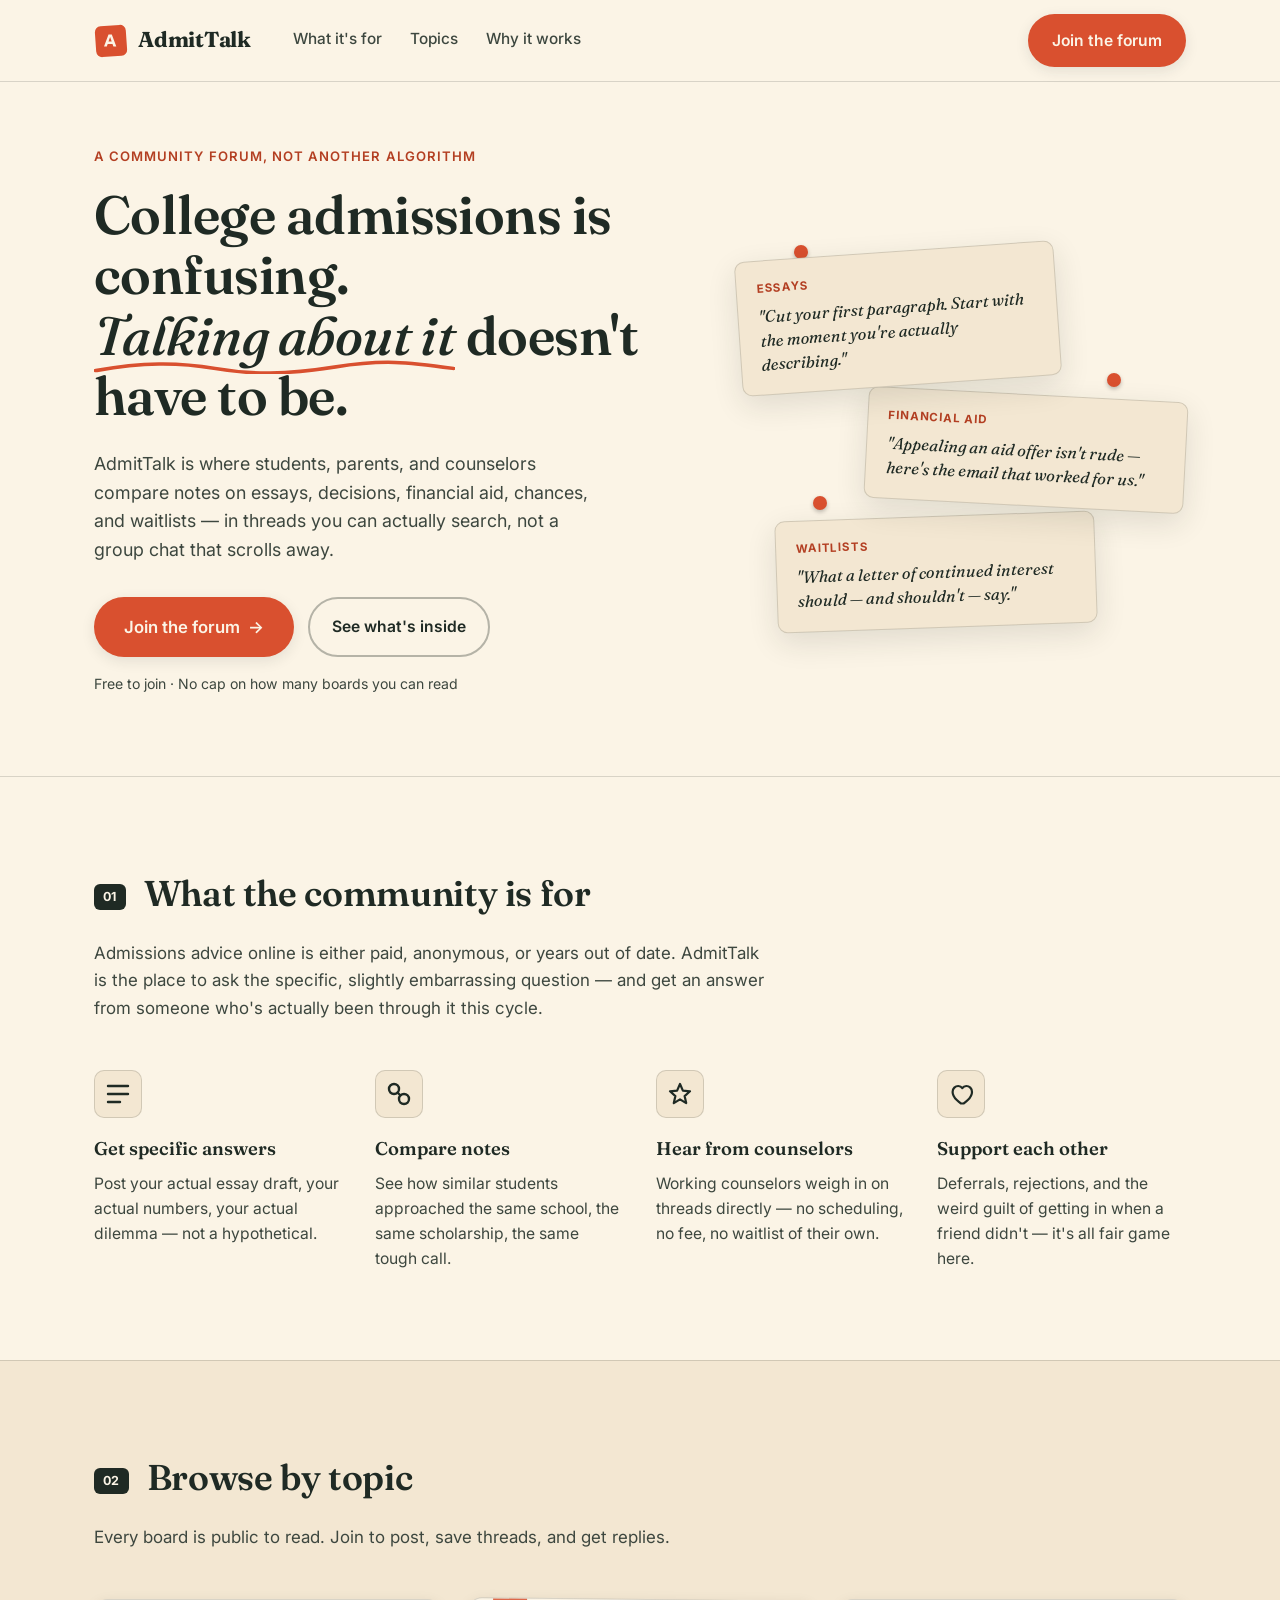
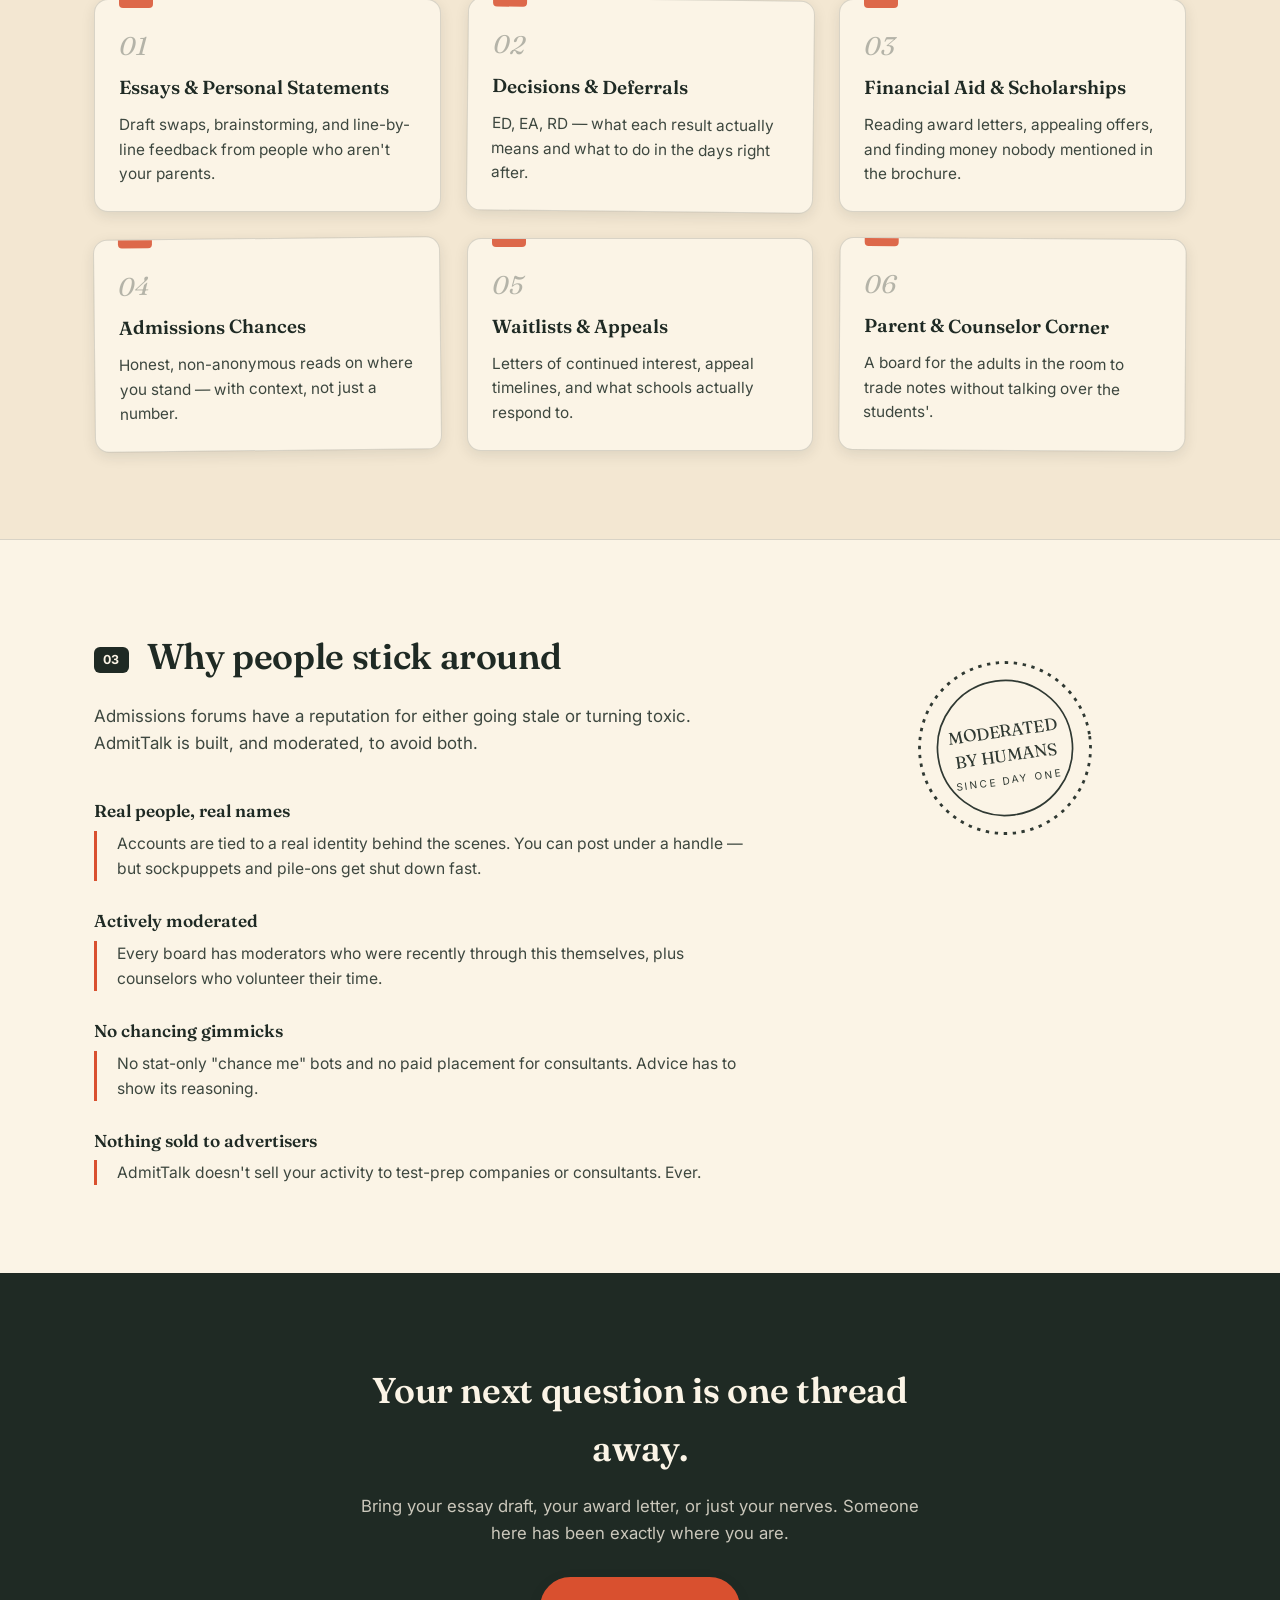
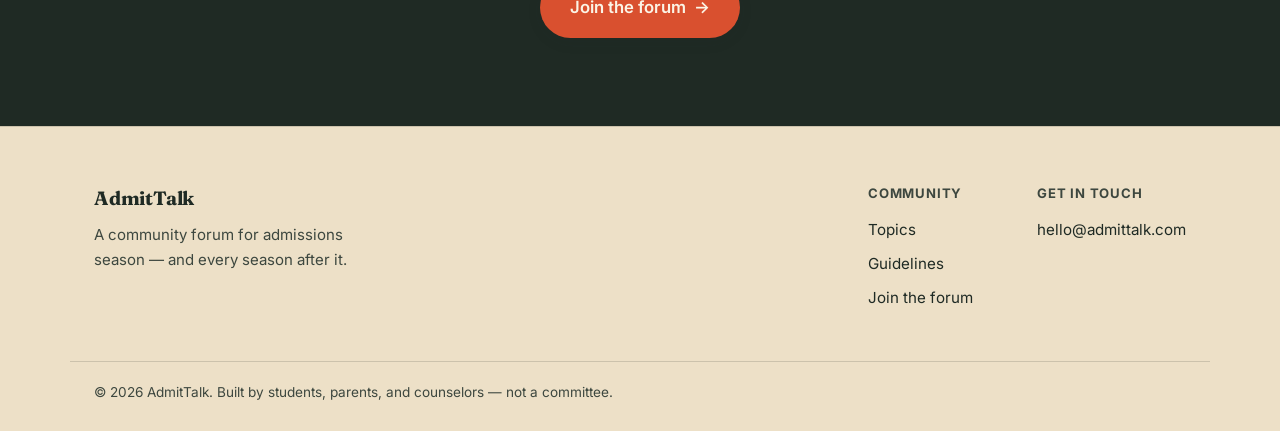
==== index.html @ 4dde969d "Add AdmitTalk landing page Static single-page site: plain HTML, CSS, and JS with no build step. Incl" ====
<!DOCTYPE html>
<html lang="en">
<head>
<meta charset="UTF-8">
<meta name="viewport" content="width=device-width, initial-scale=1.0">
<title>AdmitTalk — Talk it through with people who get it</title>
<meta name="description" content="AdmitTalk is a community forum where students, parents, and counselors talk through essays, decisions, financial aid, chances, and waitlists — together.">

<link rel="icon" href="favicon.svg" type="image/svg+xml">
<link rel="preconnect" href="https://fonts.googleapis.com">
<link rel="preconnect" href="https://fonts.gstatic.com" crossorigin>
<link href="https://fonts.googleapis.com/css2?family=Fraunces:ital,opsz,wght@0,9..144,400;0,9..144,600;0,9..144,700;1,9..144,500&family=Inter:wght@400;500;600;700&display=swap" rel="stylesheet">
<link rel="stylesheet" href="styles.css">
</head>
<body>

<a class="skip-link" href="#main">Skip to content</a>

<header class="site-header">
  <div class="wrap header-inner">
    <a class="logo" href="#top" aria-label="AdmitTalk home">
      <span class="logo-mark" aria-hidden="true">
        <svg width="34" height="34" viewBox="0 0 34 34" fill="none" xmlns="http://www.w3.org/2000/svg">
          <rect x="1.5" y="1.5" width="31" height="31" rx="6" transform="rotate(-4 17 17)" fill="#D9502F"/>
          <path d="M10 22.5L14.5 10.5H17.8L22.3 22.5H19.4L18.5 19.9H13.7L12.8 22.5H10ZM14.5 17.6H17.7L16.1 13L14.5 17.6Z" fill="#FBF4E6"/>
        </svg>
      </span>
      <span class="logo-word">AdmitTalk</span>
    </a>

    <nav class="site-nav" aria-label="Primary">
      <a href="#what">What it's for</a>
      <a href="#topics">Topics</a>
      <a href="#trust">Why it works</a>
    </nav>

    <a class="btn btn-primary btn-header" href="https://forum.admittalk.com">Join the forum</a>

    <button class="nav-toggle" type="button" aria-expanded="false" aria-controls="mobile-nav" aria-label="Open menu">
      <span></span><span></span><span></span>
    </button>
  </div>

  <div id="mobile-nav" class="mobile-nav" hidden>
    <a href="#what">What it's for</a>
    <a href="#topics">Topics</a>
    <a href="#trust">Why it works</a>
    <a class="btn btn-primary" href="https://forum.admittalk.com">Join the forum</a>
  </div>
</header>

<main id="main">

  <section id="top" class="hero">
    <div class="wrap hero-inner">
      <div class="hero-copy">
        <p class="eyebrow">A community forum, not another algorithm</p>
        <h1>
          College admissions is confusing.
          <span class="underline-wrap">Talking about it<svg class="squiggle" viewBox="0 0 300 20" preserveAspectRatio="none" aria-hidden="true"><path d="M2 15 C 40 3, 70 3, 100 12 S 160 21, 200 10 S 260 3, 298 12" stroke="#D9502F" stroke-width="5" fill="none" stroke-linecap="round"/></svg></span>
          doesn't have to be.
        </h1>
        <p class="hero-sub">
          AdmitTalk is where students, parents, and counselors compare notes on essays, decisions, financial aid,
          chances, and waitlists — in threads you can actually search, not a group chat that scrolls away.
        </p>
        <div class="hero-ctas">
          <a class="btn btn-primary btn-large" href="https://forum.admittalk.com">Join the forum <span aria-hidden="true">→</span></a>
          <a class="btn btn-ghost" href="#what">See what's inside</a>
        </div>
        <p class="hero-note">Free to join · No cap on how many boards you can read</p>
      </div>

      <div class="hero-board" aria-hidden="true">
        <div class="card card-a">
          <p class="card-kicker">Essays</p>
          <p class="card-line">"Cut your first paragraph. Start with the moment you're actually describing."</p>
        </div>
        <div class="card card-b">
          <p class="card-kicker">Financial Aid</p>
          <p class="card-line">"Appealing an aid offer isn't rude — here's the email that worked for us."</p>
        </div>
        <div class="card card-c">
          <p class="card-kicker">Waitlists</p>
          <p class="card-line">"What a letter of continued interest should — and shouldn't — say."</p>
        </div>
        <span class="pin pin-a"></span>
        <span class="pin pin-b"></span>
        <span class="pin pin-c"></span>
      </div>
    </div>
  </section>

  <section id="what" class="section what">
    <div class="wrap">
      <h2><span class="tag">01</span> What the community is for</h2>
      <p class="section-lede">
        Admissions advice online is either paid, anonymous, or years out of date. AdmitTalk is the place to ask
        the specific, slightly embarrassing question — and get an answer from someone who's actually been
        through it this cycle.
      </p>

      <div class="grid grid-4">
        <div class="feature">
          <div class="feature-icon" aria-hidden="true">
            <svg width="28" height="28" viewBox="0 0 28 28" fill="none"><path d="M4 6h20M4 14h20M4 22h12" stroke="#1F2A24" stroke-width="2.4" stroke-linecap="round"/></svg>
          </div>
          <h3>Get specific answers</h3>
          <p>Post your actual essay draft, your actual numbers, your actual dilemma — not a hypothetical.</p>
        </div>
        <div class="feature">
          <div class="feature-icon" aria-hidden="true">
            <svg width="28" height="28" viewBox="0 0 28 28" fill="none"><circle cx="9" cy="9" r="5" stroke="#1F2A24" stroke-width="2.4"/><circle cx="19" cy="19" r="5" stroke="#1F2A24" stroke-width="2.4"/><path d="M12.5 12.5l3 3" stroke="#1F2A24" stroke-width="2.4" stroke-linecap="round"/></svg>
          </div>
          <h3>Compare notes</h3>
          <p>See how similar students approached the same school, the same scholarship, the same tough call.</p>
        </div>
        <div class="feature">
          <div class="feature-icon" aria-hidden="true">
            <svg width="28" height="28" viewBox="0 0 28 28" fill="none"><path d="M14 4l2.9 6.6 7.1.7-5.4 4.8 1.6 7-6.2-3.7-6.2 3.7 1.6-7-5.4-4.8 7.1-.7L14 4z" stroke="#1F2A24" stroke-width="2.2" stroke-linejoin="round"/></svg>
          </div>
          <h3>Hear from counselors</h3>
          <p>Working counselors weigh in on threads directly — no scheduling, no fee, no waitlist of their own.</p>
        </div>
        <div class="feature">
          <div class="feature-icon" aria-hidden="true">
            <svg width="28" height="28" viewBox="0 0 28 28" fill="none"><path d="M14 23.5S5.6 18.2 5.6 11.9C5.6 8.4 8.3 6 11.3 6c1.6 0 3.1.8 4 2.1.9-1.3 2.4-2.1 4-2.1 3 0 5.7 2.4 5.7 5.9 0 6.3-8.4 11.6-8.4 11.6z" stroke="#1F2A24" stroke-width="2.2" stroke-linejoin="round"/></svg>
          </div>
          <h3>Support each other</h3>
          <p>Deferrals, rejections, and the weird guilt of getting in when a friend didn't — it's all fair game here.</p>
        </div>
      </div>
    </div>
  </section>

  <section id="topics" class="section topics">
    <div class="wrap">
      <h2><span class="tag">02</span> Browse by topic</h2>
      <p class="section-lede">Every board is public to read. Join to post, save threads, and get replies.</p>

      <ul class="topic-grid">
        <li class="topic-card topic-1">
          <span class="topic-num">01</span>
          <h3>Essays &amp; Personal Statements</h3>
          <p>Draft swaps, brainstorming, and line-by-line feedback from people who aren't your parents.</p>
        </li>
        <li class="topic-card topic-2">
          <span class="topic-num">02</span>
          <h3>Decisions &amp; Deferrals</h3>
          <p>ED, EA, RD — what each result actually means and what to do in the days right after.</p>
        </li>
        <li class="topic-card topic-3">
          <span class="topic-num">03</span>
          <h3>Financial Aid &amp; Scholarships</h3>
          <p>Reading award letters, appealing offers, and finding money nobody mentioned in the brochure.</p>
        </li>
        <li class="topic-card topic-4">
          <span class="topic-num">04</span>
          <h3>Admissions Chances</h3>
          <p>Honest, non-anonymous reads on where you stand — with context, not just a number.</p>
        </li>
        <li class="topic-card topic-5">
          <span class="topic-num">05</span>
          <h3>Waitlists &amp; Appeals</h3>
          <p>Letters of continued interest, appeal timelines, and what schools actually respond to.</p>
        </li>
        <li class="topic-card topic-6">
          <span class="topic-num">06</span>
          <h3>Parent &amp; Counselor Corner</h3>
          <p>A board for the adults in the room to trade notes without talking over the students'.</p>
        </li>
      </ul>
    </div>
  </section>

  <section id="trust" class="section trust">
    <div class="wrap trust-inner">
      <div class="trust-copy">
        <h2><span class="tag">03</span> Why people stick around</h2>
        <p class="section-lede">
          Admissions forums have a reputation for either going stale or turning toxic. AdmitTalk is built,
          and moderated, to avoid both.
        </p>

        <dl class="trust-list">
          <div class="trust-item">
            <dt>Real people, real names</dt>
            <dd>Accounts are tied to a real identity behind the scenes. You can post under a handle — but sockpuppets and pile-ons get shut down fast.</dd>
          </div>
          <div class="trust-item">
            <dt>Actively moderated</dt>
            <dd>Every board has moderators who were recently through this themselves, plus counselors who volunteer their time.</dd>
          </div>
          <div class="trust-item">
            <dt>No chancing gimmicks</dt>
            <dd>No stat-only "chance me" bots and no paid placement for consultants. Advice has to show its reasoning.</dd>
          </div>
          <div class="trust-item">
            <dt>Nothing sold to advertisers</dt>
            <dd>AdmitTalk doesn't sell your activity to test-prep companies or consultants. Ever.</dd>
          </div>
        </dl>
      </div>

      <div class="trust-visual" aria-hidden="true">
        <div class="stamp">
          <svg viewBox="0 0 160 160" width="180" height="180">
            <circle cx="80" cy="80" r="76" fill="none" stroke="#1F2A24" stroke-width="2.5" stroke-dasharray="3 5"/>
            <circle cx="80" cy="80" r="60" fill="none" stroke="#1F2A24" stroke-width="1.5"/>
            <text x="80" y="70" text-anchor="middle" font-family="Fraunces, serif" font-size="15" fill="#1F2A24">MODERATED</text>
            <text x="80" y="92" text-anchor="middle" font-family="Fraunces, serif" font-size="15" fill="#1F2A24">BY HUMANS</text>
            <text x="80" y="112" text-anchor="middle" font-family="Inter, sans-serif" font-size="9" letter-spacing="2" fill="#1F2A24">SINCE DAY ONE</text>
          </svg>
        </div>
      </div>
    </div>
  </section>

  <section class="section cta-band">
    <div class="wrap cta-inner">
      <h2>Your next question is one thread away.</h2>
      <p>Bring your essay draft, your award letter, or just your nerves. Someone here has been exactly where you are.</p>
      <a class="btn btn-primary btn-large" href="https://forum.admittalk.com">Join the forum <span aria-hidden="true">→</span></a>
    </div>
  </section>

</main>

<footer class="site-footer">
  <div class="wrap footer-inner">
    <div class="footer-brand">
      <span class="logo-word footer-logo">AdmitTalk</span>
      <p>A community forum for admissions season — and every season after it.</p>
    </div>

    <nav class="footer-nav" aria-label="Footer">
      <div class="footer-col">
        <h4>Community</h4>
        <a href="#topics">Topics</a>
        <a href="#trust">Guidelines</a>
        <a href="https://forum.admittalk.com">Join the forum</a>
      </div>
      <div class="footer-col">
        <h4>Get in touch</h4>
        <a href="mailto:hello@admittalk.com">hello@admittalk.com</a>
      </div>
    </nav>
  </div>
  <div class="wrap footer-bottom">
    <p>© <span id="year">2026</span> AdmitTalk. Built by students, parents, and counselors — not a committee.</p>
  </div>
</footer>

<script src="script.js"></script>
</body>
</html>
---- styles.css ----
/* ============================================
   AdmitTalk — Design tokens
   ============================================ */
:root {
  --paper: #FBF4E6;
  --paper-2: #F3E7D2;
  --paper-3: #EDE0C7;
  --ink: #1F2A24;
  --ink-soft: #3D473F;
  --accent: #D9502F;
  --accent-dark: #B33F22;
  --accent-2: #3F6C51;
  --line: rgba(31, 42, 36, 0.16);
  --line-strong: rgba(31, 42, 36, 0.32);
  --shadow: 0 10px 30px rgba(31, 42, 36, 0.12);
  --shadow-sm: 0 4px 14px rgba(31, 42, 36, 0.10);
  --radius: 14px;
  --font-display: 'Fraunces', Georgia, 'Times New Roman', serif;
  --font-body: 'Inter', -apple-system, BlinkMacSystemFont, 'Segoe UI', sans-serif;
  --wrap: 1140px;
  color-scheme: light;
}

@media (prefers-color-scheme: dark) {
  :root {
    --paper: #191510;
    --paper-2: #211C15;
    --paper-3: #2A231A;
    --ink: #F2EBDA;
    --ink-soft: #C9BFA9;
    --accent: #ED6A45;
    --accent-dark: #F58362;
    --accent-2: #6FA786;
    --line: rgba(242, 235, 218, 0.16);
    --line-strong: rgba(242, 235, 218, 0.30);
    --shadow: 0 10px 30px rgba(0, 0, 0, 0.45);
    --shadow-sm: 0 4px 14px rgba(0, 0, 0, 0.35);
    color-scheme: dark;
  }
}

/* ============================================
   Reset
   ============================================ */
*, *::before, *::after { box-sizing: border-box; }
html { -webkit-text-size-adjust: 100%; }
body {
  margin: 0;
  background: var(--paper);
  color: var(--ink);
  font-family: var(--font-body);
  font-size: 17px;
  line-height: 1.6;
  -webkit-font-smoothing: antialiased;
}
img, svg { display: block; max-width: 100%; }
a { color: inherit; }
h1, h2, h3, h4, p, dl, dd { margin: 0; }
ul { margin: 0; padding: 0; list-style: none; }
button { font: inherit; }

@media (prefers-reduced-motion: reduce) {
  *, *::before, *::after {
    animation-duration: 0.001ms !important;
    animation-iteration-count: 1 !important;
    transition-duration: 0.001ms !important;
    scroll-behavior: auto !important;
  }
}

.wrap {
  max-width: var(--wrap);
  margin: 0 auto;
  padding: 0 24px;
}

.skip-link {
  position: absolute;
  left: -9999px;
  top: 0;
  background: var(--ink);
  color: var(--paper);
  padding: 12px 18px;
  border-radius: 0 0 8px 0;
  z-index: 100;
  font-weight: 600;
}
.skip-link:focus {
  left: 0;
}

:focus-visible {
  outline: 3px solid var(--accent);
  outline-offset: 3px;
}

/* ============================================
   Buttons
   ============================================ */
.btn {
  display: inline-flex;
  align-items: center;
  gap: 8px;
  font-family: var(--font-body);
  font-weight: 600;
  font-size: 0.98rem;
  text-decoration: none;
  padding: 12px 22px;
  border-radius: 999px;
  border: 2px solid transparent;
  transition: transform 0.15s ease, box-shadow 0.15s ease, background 0.15s ease;
  white-space: nowrap;
}
.btn-primary {
  background: var(--accent);
  color: #FBF4E6;
  box-shadow: var(--shadow-sm);
}
.btn-primary:hover {
  background: var(--accent-dark);
  transform: translateY(-1px);
}
.btn-ghost {
  background: transparent;
  border-color: var(--line-strong);
  color: var(--ink);
}
.btn-ghost:hover {
  border-color: var(--ink);
}
.btn-large {
  padding: 15px 28px;
  font-size: 1.05rem;
}
.btn-header {
  margin-left: auto;
}

/* ============================================
   Header
   ============================================ */
.site-header {
  position: sticky;
  top: 0;
  z-index: 50;
  background: color-mix(in srgb, var(--paper) 88%, transparent);
  backdrop-filter: blur(8px);
  border-bottom: 1px solid var(--line);
}
.header-inner {
  display: flex;
  align-items: center;
  gap: 28px;
  padding-top: 14px;
  padding-bottom: 14px;
}
.logo {
  display: flex;
  align-items: center;
  gap: 10px;
  text-decoration: none;
}
.logo-word {
  font-family: var(--font-display);
  font-weight: 700;
  font-size: 1.35rem;
  letter-spacing: -0.01em;
  color: var(--ink);
}
.site-nav {
  display: flex;
  gap: 24px;
  margin-left: 12px;
}
.site-nav a {
  text-decoration: none;
  font-weight: 500;
  font-size: 0.96rem;
  color: var(--ink-soft);
  padding: 6px 2px;
  border-bottom: 2px solid transparent;
}
.site-nav a:hover {
  color: var(--ink);
  border-color: var(--accent);
}

.nav-toggle {
  display: none;
  margin-left: auto;
  background: none;
  border: none;
  width: 40px;
  height: 40px;
  border-radius: 8px;
  padding: 0;
  cursor: pointer;
  flex-direction: column;
  align-items: center;
  justify-content: center;
  gap: 5px;
}
.nav-toggle:hover { background: var(--paper-2); }
.nav-toggle span {
  display: block;
  width: 20px;
  height: 2px;
  background: var(--ink);
  border-radius: 2px;
}

.mobile-nav {
  display: flex;
  flex-direction: column;
  gap: 4px;
  padding: 8px 24px 20px;
  border-top: 1px solid var(--line);
}
.mobile-nav[hidden] {
  display: none;
}
.mobile-nav a {
  text-decoration: none;
  color: var(--ink);
  font-weight: 500;
  padding: 12px 4px;
  border-bottom: 1px solid var(--line);
}
.mobile-nav .btn {
  justify-content: center;
  margin-top: 10px;
}

@media (max-width: 780px) {
  .site-nav, .btn-header { display: none; }
  .nav-toggle { display: flex; }
}

/* ============================================
   Hero
   ============================================ */
.hero {
  padding: 64px 0 80px;
  overflow: hidden;
}
.hero-inner {
  display: grid;
  grid-template-columns: 1.1fr 0.9fr;
  gap: 56px;
  align-items: center;
}
.eyebrow {
  font-weight: 600;
  color: var(--accent-dark);
  text-transform: uppercase;
  letter-spacing: 0.08em;
  font-size: 0.82rem;
  margin-bottom: 18px;
}
.hero h1 {
  font-family: var(--font-display);
  font-weight: 600;
  font-size: clamp(2.2rem, 4.2vw, 3.4rem);
  line-height: 1.12;
  letter-spacing: -0.01em;
  color: var(--ink);
}
.underline-wrap {
  position: relative;
  display: inline-block;
  font-style: italic;
  font-weight: 500;
}
.squiggle {
  position: absolute;
  left: 0;
  bottom: -8px;
  width: 100%;
  height: 14px;
}
.hero-sub {
  margin-top: 24px;
  font-size: 1.12rem;
  color: var(--ink-soft);
  max-width: 46ch;
}
.hero-ctas {
  display: flex;
  flex-wrap: wrap;
  gap: 14px;
  margin-top: 32px;
}
.hero-note {
  margin-top: 16px;
  font-size: 0.88rem;
  color: var(--ink-soft);
}

.hero-board {
  position: relative;
  min-height: 340px;
}
.card {
  position: absolute;
  width: 78%;
  max-width: 320px;
  background: var(--paper-2);
  border: 1px solid var(--line);
  border-radius: 10px;
  padding: 18px 20px;
  box-shadow: var(--shadow);
}
.card-kicker {
  font-family: var(--font-body);
  font-weight: 700;
  font-size: 0.72rem;
  text-transform: uppercase;
  letter-spacing: 0.07em;
  color: var(--accent-dark);
  margin-bottom: 8px;
}
.card-line {
  font-family: var(--font-display);
  font-size: 1.02rem;
  font-style: italic;
  line-height: 1.45;
  color: var(--ink);
}
.card-a { top: 0; left: 4%; transform: rotate(-4deg); z-index: 3; }
.card-b { top: 42%; right: 0; transform: rotate(3deg); z-index: 2; }
.card-c { top: 78%; left: 12%; transform: rotate(-2deg); z-index: 1; }

.pin {
  position: absolute;
  width: 14px;
  height: 14px;
  border-radius: 50%;
  background: var(--accent);
  box-shadow: 0 2px 4px rgba(0,0,0,0.25);
}
.pin-a { top: -6px; left: 16%; }
.pin-b { top: 36%; right: 14%; }
.pin-c { top: 72%; left: 20%; }

@media (max-width: 900px) {
  .hero-inner { grid-template-columns: 1fr; }
  .hero-board { min-height: 300px; margin-top: 10px; }
  .card { max-width: 280px; }
}
@media (max-width: 480px) {
  .card { position: static; transform: none !important; width: 100%; margin-bottom: 14px; }
  .hero-board { min-height: auto; display: flex; flex-direction: column; }
  .pin { display: none; }
}

/* ============================================
   Sections (shared)
   ============================================ */
.section {
  padding: 88px 0;
  border-top: 1px solid var(--line);
}
.tag {
  display: inline-block;
  font-family: var(--font-body);
  font-size: 0.78rem;
  font-weight: 700;
  color: var(--paper);
  background: var(--ink);
  border-radius: 6px;
  padding: 3px 9px;
  margin-right: 10px;
  vertical-align: middle;
  letter-spacing: 0.04em;
}
.section h2 {
  font-family: var(--font-display);
  font-weight: 600;
  font-size: clamp(1.7rem, 2.8vw, 2.3rem);
  letter-spacing: -0.01em;
}
.section-lede {
  margin-top: 18px;
  max-width: 62ch;
  font-size: 1.06rem;
  color: var(--ink-soft);
}

/* What section */
.grid-4 {
  margin-top: 48px;
  display: grid;
  grid-template-columns: repeat(4, 1fr);
  gap: 32px;
}
.feature h3 {
  font-family: var(--font-display);
  font-size: 1.15rem;
  font-weight: 600;
  margin: 16px 0 8px;
}
.feature p {
  color: var(--ink-soft);
  font-size: 0.98rem;
}
.feature-icon {
  width: 48px;
  height: 48px;
  border-radius: 10px;
  background: var(--paper-2);
  border: 1px solid var(--line);
  display: flex;
  align-items: center;
  justify-content: center;
}
@media (max-width: 900px) {
  .grid-4 { grid-template-columns: repeat(2, 1fr); }
}
@media (max-width: 540px) {
  .grid-4 { grid-template-columns: 1fr; }
}

/* ============================================
   Topics — index-card grid
   ============================================ */
.topics {
  background: var(--paper-2);
}
.topic-grid {
  margin-top: 48px;
  display: grid;
  grid-template-columns: repeat(3, 1fr);
  gap: 26px;
}
.topic-card {
  position: relative;
  background: var(--paper);
  border: 1px solid var(--line);
  border-radius: var(--radius);
  padding: 26px 24px 24px;
  box-shadow: var(--shadow-sm);
  transition: transform 0.18s ease, box-shadow 0.18s ease;
}
.topic-card:hover {
  transform: translateY(-4px);
  box-shadow: var(--shadow);
}
.topic-card::before {
  content: "";
  position: absolute;
  top: 0; left: 24px;
  width: 34px;
  height: 8px;
  background: var(--accent);
  border-radius: 0 0 4px 4px;
  opacity: 0.85;
}
.topic-num {
  font-family: var(--font-display);
  font-style: italic;
  color: var(--line-strong);
  font-size: 1.6rem;
  display: block;
  margin-bottom: 6px;
}
.topic-card h3 {
  font-family: var(--font-display);
  font-weight: 600;
  font-size: 1.18rem;
  margin-bottom: 10px;
}
.topic-card p {
  color: var(--ink-soft);
  font-size: 0.96rem;
}
.topic-2 { transform: rotate(0.6deg); }
.topic-4 { transform: rotate(-0.6deg); }
.topic-6 { transform: rotate(0.4deg); }

@media (max-width: 900px) {
  .topic-grid { grid-template-columns: repeat(2, 1fr); }
}
@media (max-width: 560px) {
  .topic-grid { grid-template-columns: 1fr; }
  .topic-card, .topic-2, .topic-4, .topic-6 { transform: none; }
}

/* ============================================
   Trust
   ============================================ */
.trust-inner {
  display: grid;
  grid-template-columns: 1.3fr 0.7fr;
  gap: 56px;
  align-items: start;
}
.trust-list {
  margin-top: 40px;
  display: grid;
  gap: 26px;
}
.trust-item dt {
  font-family: var(--font-display);
  font-weight: 600;
  font-size: 1.08rem;
  margin-bottom: 6px;
}
.trust-item dd {
  margin: 0;
  color: var(--ink-soft);
  font-size: 0.98rem;
  padding-left: 20px;
  border-left: 3px solid var(--accent);
}
.trust-visual {
  display: flex;
  justify-content: center;
  padding-top: 30px;
}
.stamp {
  transform: rotate(-8deg);
  opacity: 0.92;
}

@media (max-width: 860px) {
  .trust-inner { grid-template-columns: 1fr; }
  .trust-visual { display: none; }
}

/* ============================================
   CTA band
   ============================================ */
.cta-band {
  background: var(--ink);
  color: var(--paper);
  text-align: center;
}
.cta-inner {
  max-width: 640px;
}
.cta-band h2 {
  color: var(--paper);
}
.cta-band p {
  margin-top: 16px;
  color: color-mix(in srgb, var(--paper) 78%, transparent);
  font-size: 1.05rem;
}
.cta-band .btn {
  margin-top: 30px;
}

/* ============================================
   Footer
   ============================================ */
.site-footer {
  background: var(--paper-3);
  border-top: 1px solid var(--line);
  padding-top: 56px;
}
.footer-inner {
  display: flex;
  flex-wrap: wrap;
  justify-content: space-between;
  gap: 40px;
  padding-bottom: 40px;
}
.footer-brand p {
  margin-top: 10px;
  max-width: 32ch;
  color: var(--ink-soft);
  font-size: 0.94rem;
}
.footer-logo { font-size: 1.2rem; }
.footer-nav {
  display: flex;
  gap: 64px;
}
.footer-col h4 {
  font-size: 0.82rem;
  text-transform: uppercase;
  letter-spacing: 0.06em;
  color: var(--ink-soft);
  margin-bottom: 14px;
}
.footer-col a {
  display: block;
  text-decoration: none;
  color: var(--ink);
  font-size: 0.95rem;
  margin-bottom: 10px;
}
.footer-col a:hover { color: var(--accent-dark); }
.footer-bottom {
  border-top: 1px solid var(--line);
  padding: 20px 24px 28px;
}
.footer-bottom p {
  font-size: 0.85rem;
  color: var(--ink-soft);
}

@media (max-width: 560px) {
  .footer-nav { gap: 36px; }
}
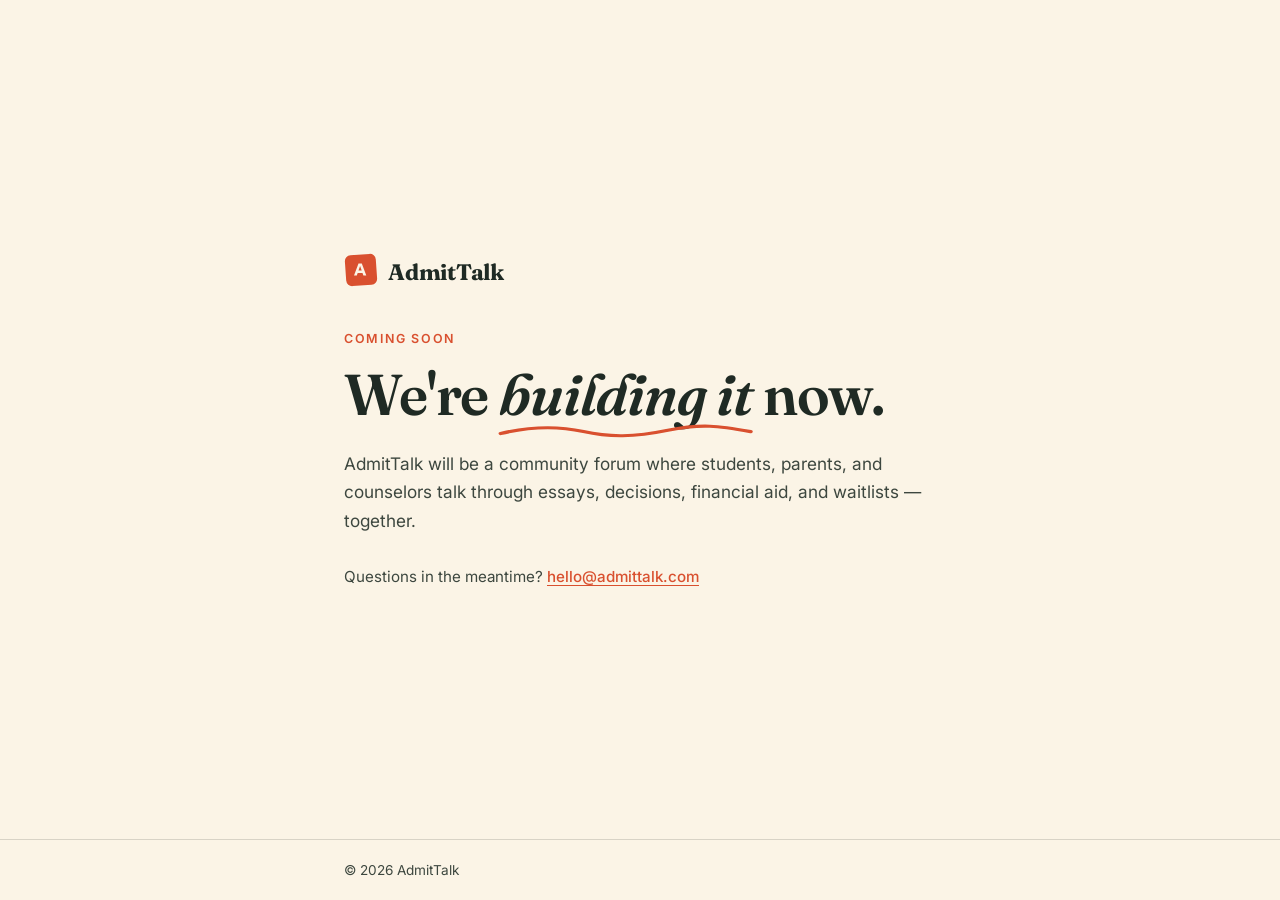
==== commit 13d1850c: "Replace landing page with coming-soon placeholder The landing page sent every CTA to forum.admittalk" ====
--- a/index.html
+++ b/index.html
@@ -3,254 +3,201 @@
 <head>
 <meta charset="UTF-8">
 <meta name="viewport" content="width=device-width, initial-scale=1.0">
-<title>AdmitTalk — Talk it through with people who get it</title>
-<meta name="description" content="AdmitTalk is a community forum where students, parents, and counselors talk through essays, decisions, financial aid, chances, and waitlists — together.">
+<title>AdmitTalk — Coming soon</title>
+<meta name="description" content="AdmitTalk is a community forum where students, parents, and counselors talk through essays, decisions, financial aid, and waitlists — together. Launching soon.">
+<meta name="robots" content="noindex">
+<link rel="canonical" href="https://admittalk.com/">
+
+<meta property="og:type" content="website">
+<meta property="og:url" content="https://admittalk.com/">
+<meta property="og:title" content="AdmitTalk — Coming soon">
+<meta property="og:description" content="A community forum where students, parents, and counselors talk through essays, decisions, financial aid, and waitlists — together.">
+<meta property="og:site_name" content="AdmitTalk">
+<meta name="twitter:card" content="summary_large_image">
+<meta name="twitter:title" content="AdmitTalk — Coming soon">
+<meta name="twitter:description" content="A community forum where students, parents, and counselors talk through essays, decisions, financial aid, and waitlists — together.">
 
 <link rel="icon" href="favicon.svg" type="image/svg+xml">
 <link rel="preconnect" href="https://fonts.googleapis.com">
 <link rel="preconnect" href="https://fonts.gstatic.com" crossorigin>
-<link href="https://fonts.googleapis.com/css2?family=Fraunces:ital,opsz,wght@0,9..144,400;0,9..144,600;0,9..144,700;1,9..144,500&family=Inter:wght@400;500;600;700&display=swap" rel="stylesheet">
-<link rel="stylesheet" href="styles.css">
+<link href="https://fonts.googleapis.com/css2?family=Fraunces:ital,opsz,wght@0,9..144,400;0,9..144,600;0,9..144,700;1,9..144,500&family=Inter:wght@400;500;600&display=swap" rel="stylesheet">
+
+<style>
+  :root {
+    --paper: #FBF4E6;
+    --paper-2: #F3E7D2;
+    --ink: #1F2A24;
+    --ink-soft: #3D473F;
+    --accent: #D9502F;
+    --line: rgba(31, 42, 36, 0.16);
+    --font-display: 'Fraunces', Georgia, 'Times New Roman', serif;
+    --font-body: 'Inter', -apple-system, BlinkMacSystemFont, 'Segoe UI', Roboto, Helvetica, Arial, sans-serif;
+  }
+
+  @media (prefers-color-scheme: dark) {
+    :root {
+      --paper: #16201B;
+      --paper-2: #1F2A24;
+      --ink: #F3E7D2;
+      --ink-soft: #C3CFC6;
+      --accent: #E8663F;
+      --line: rgba(243, 231, 210, 0.18);
+    }
+  }
+
+  * { box-sizing: border-box; }
+
+  html, body { height: 100%; }
+
+  body {
+    margin: 0;
+    background: var(--paper);
+    color: var(--ink);
+    font-family: var(--font-body);
+    -webkit-font-smoothing: antialiased;
+    display: flex;
+    flex-direction: column;
+    min-height: 100vh;
+  }
+
+  .wrap {
+    width: 100%;
+    max-width: 640px;
+    margin: 0 auto;
+    padding: 0 24px;
+  }
+
+  main {
+    flex: 1 0 auto;
+    display: flex;
+    align-items: center;
+    justify-content: center;
+    padding: 64px 0;
+  }
+
+  .logo {
+    display: inline-flex;
+    align-items: center;
+    gap: 10px;
+    margin-bottom: 40px;
+  }
+
+  .logo-word {
+    font-family: var(--font-display);
+    font-weight: 700;
+    font-size: 1.4rem;
+    letter-spacing: -0.01em;
+  }
+
+  .eyebrow {
+    font-size: 0.78rem;
+    font-weight: 600;
+    letter-spacing: 0.14em;
+    text-transform: uppercase;
+    color: var(--accent);
+    margin: 0 0 18px;
+  }
+
+  h1 {
+    font-family: var(--font-display);
+    font-weight: 600;
+    font-size: clamp(2.4rem, 7vw, 3.6rem);
+    line-height: 1.08;
+    letter-spacing: -0.02em;
+    margin: 0 0 24px;
+  }
+
+  .underline-wrap {
+    position: relative;
+    display: inline-block;
+    font-style: italic;
+  }
+
+  .squiggle {
+    position: absolute;
+    left: 0;
+    bottom: -0.18em;
+    width: 100%;
+    height: 0.22em;
+    overflow: visible;
+  }
+
+  .lede {
+    font-size: 1.08rem;
+    line-height: 1.65;
+    color: var(--ink-soft);
+    margin: 0 0 32px;
+    max-width: 34em;
+  }
+
+  .contact {
+    font-size: 0.95rem;
+    color: var(--ink-soft);
+    margin: 0;
+  }
+
+  .contact a {
+    color: var(--accent);
+    font-weight: 500;
+    text-underline-offset: 3px;
+  }
+
+  .contact a:hover { text-decoration: none; }
+
+  footer {
+    flex-shrink: 0;
+    border-top: 1px solid var(--line);
+    padding: 22px 0;
+    font-size: 0.85rem;
+    color: var(--ink-soft);
+  }
+
+  footer p { margin: 0; }
+
+  @media (max-width: 520px) {
+    main { padding: 48px 0; }
+    .logo { margin-bottom: 32px; }
+  }
+</style>
 </head>
 <body>
 
-<a class="skip-link" href="#main">Skip to content</a>
-
-<header class="site-header">
-  <div class="wrap header-inner">
-    <a class="logo" href="#top" aria-label="AdmitTalk home">
-      <span class="logo-mark" aria-hidden="true">
+<main>
+  <div class="wrap">
+    <span class="logo">
+      <span aria-hidden="true">
         <svg width="34" height="34" viewBox="0 0 34 34" fill="none" xmlns="http://www.w3.org/2000/svg">
           <rect x="1.5" y="1.5" width="31" height="31" rx="6" transform="rotate(-4 17 17)" fill="#D9502F"/>
           <path d="M10 22.5L14.5 10.5H17.8L22.3 22.5H19.4L18.5 19.9H13.7L12.8 22.5H10ZM14.5 17.6H17.7L16.1 13L14.5 17.6Z" fill="#FBF4E6"/>
         </svg>
       </span>
       <span class="logo-word">AdmitTalk</span>
-    </a>
-
-    <nav class="site-nav" aria-label="Primary">
-      <a href="#what">What it's for</a>
-      <a href="#topics">Topics</a>
-      <a href="#trust">Why it works</a>
-    </nav>
-
-    <a class="btn btn-primary btn-header" href="https://forum.admittalk.com">Join the forum</a>
-
-    <button class="nav-toggle" type="button" aria-expanded="false" aria-controls="mobile-nav" aria-label="Open menu">
-      <span></span><span></span><span></span>
-    </button>
+    </span>
+
+    <p class="eyebrow">Coming soon</p>
+
+    <h1>We're <span class="underline-wrap">building it<svg class="squiggle" viewBox="0 0 300 20" preserveAspectRatio="none" aria-hidden="true"><path d="M2 15 C 40 3, 70 3, 100 12 S 160 21, 200 10 S 260 3, 298 12" stroke="currentColor" stroke-width="5" fill="none" stroke-linecap="round" style="color: var(--accent)"/></svg></span> now.</h1>
+
+    <p class="lede">
+      AdmitTalk will be a community forum where students, parents, and counselors talk
+      through essays, decisions, financial aid, and waitlists — together.
+    </p>
+
+    <p class="contact">
+      Questions in the meantime? <a href="mailto:hello@admittalk.com">hello@admittalk.com</a>
+    </p>
   </div>
-
-  <div id="mobile-nav" class="mobile-nav" hidden>
-    <a href="#what">What it's for</a>
-    <a href="#topics">Topics</a>
-    <a href="#trust">Why it works</a>
-    <a class="btn btn-primary" href="https://forum.admittalk.com">Join the forum</a>
-  </div>
-</header>
-
-<main id="main">
-
-  <section id="top" class="hero">
-    <div class="wrap hero-inner">
-      <div class="hero-copy">
-        <p class="eyebrow">A community forum, not another algorithm</p>
-        <h1>
-          College admissions is confusing.
-          <span class="underline-wrap">Talking about it<svg class="squiggle" viewBox="0 0 300 20" preserveAspectRatio="none" aria-hidden="true"><path d="M2 15 C 40 3, 70 3, 100 12 S 160 21, 200 10 S 260 3, 298 12" stroke="#D9502F" stroke-width="5" fill="none" stroke-linecap="round"/></svg></span>
-          doesn't have to be.
-        </h1>
-        <p class="hero-sub">
-          AdmitTalk is where students, parents, and counselors compare notes on essays, decisions, financial aid,
-          chances, and waitlists — in threads you can actually search, not a group chat that scrolls away.
-        </p>
-        <div class="hero-ctas">
-          <a class="btn btn-primary btn-large" href="https://forum.admittalk.com">Join the forum <span aria-hidden="true">→</span></a>
-          <a class="btn btn-ghost" href="#what">See what's inside</a>
-        </div>
-        <p class="hero-note">Free to join · No cap on how many boards you can read</p>
-      </div>
-
-      <div class="hero-board" aria-hidden="true">
-        <div class="card card-a">
-          <p class="card-kicker">Essays</p>
-          <p class="card-line">"Cut your first paragraph. Start with the moment you're actually describing."</p>
-        </div>
-        <div class="card card-b">
-          <p class="card-kicker">Financial Aid</p>
-          <p class="card-line">"Appealing an aid offer isn't rude — here's the email that worked for us."</p>
-        </div>
-        <div class="card card-c">
-          <p class="card-kicker">Waitlists</p>
-          <p class="card-line">"What a letter of continued interest should — and shouldn't — say."</p>
-        </div>
-        <span class="pin pin-a"></span>
-        <span class="pin pin-b"></span>
-        <span class="pin pin-c"></span>
-      </div>
-    </div>
-  </section>
-
-  <section id="what" class="section what">
-    <div class="wrap">
-      <h2><span class="tag">01</span> What the community is for</h2>
-      <p class="section-lede">
-        Admissions advice online is either paid, anonymous, or years out of date. AdmitTalk is the place to ask
-        the specific, slightly embarrassing question — and get an answer from someone who's actually been
-        through it this cycle.
-      </p>
-
-      <div class="grid grid-4">
-        <div class="feature">
-          <div class="feature-icon" aria-hidden="true">
-            <svg width="28" height="28" viewBox="0 0 28 28" fill="none"><path d="M4 6h20M4 14h20M4 22h12" stroke="#1F2A24" stroke-width="2.4" stroke-linecap="round"/></svg>
-          </div>
-          <h3>Get specific answers</h3>
-          <p>Post your actual essay draft, your actual numbers, your actual dilemma — not a hypothetical.</p>
-        </div>
-        <div class="feature">
-          <div class="feature-icon" aria-hidden="true">
-            <svg width="28" height="28" viewBox="0 0 28 28" fill="none"><circle cx="9" cy="9" r="5" stroke="#1F2A24" stroke-width="2.4"/><circle cx="19" cy="19" r="5" stroke="#1F2A24" stroke-width="2.4"/><path d="M12.5 12.5l3 3" stroke="#1F2A24" stroke-width="2.4" stroke-linecap="round"/></svg>
-          </div>
-          <h3>Compare notes</h3>
-          <p>See how similar students approached the same school, the same scholarship, the same tough call.</p>
-        </div>
-        <div class="feature">
-          <div class="feature-icon" aria-hidden="true">
-            <svg width="28" height="28" viewBox="0 0 28 28" fill="none"><path d="M14 4l2.9 6.6 7.1.7-5.4 4.8 1.6 7-6.2-3.7-6.2 3.7 1.6-7-5.4-4.8 7.1-.7L14 4z" stroke="#1F2A24" stroke-width="2.2" stroke-linejoin="round"/></svg>
-          </div>
-          <h3>Hear from counselors</h3>
-          <p>Working counselors weigh in on threads directly — no scheduling, no fee, no waitlist of their own.</p>
-        </div>
-        <div class="feature">
-          <div class="feature-icon" aria-hidden="true">
-            <svg width="28" height="28" viewBox="0 0 28 28" fill="none"><path d="M14 23.5S5.6 18.2 5.6 11.9C5.6 8.4 8.3 6 11.3 6c1.6 0 3.1.8 4 2.1.9-1.3 2.4-2.1 4-2.1 3 0 5.7 2.4 5.7 5.9 0 6.3-8.4 11.6-8.4 11.6z" stroke="#1F2A24" stroke-width="2.2" stroke-linejoin="round"/></svg>
-          </div>
-          <h3>Support each other</h3>
-          <p>Deferrals, rejections, and the weird guilt of getting in when a friend didn't — it's all fair game here.</p>
-        </div>
-      </div>
-    </div>
-  </section>
-
-  <section id="topics" class="section topics">
-    <div class="wrap">
-      <h2><span class="tag">02</span> Browse by topic</h2>
-      <p class="section-lede">Every board is public to read. Join to post, save threads, and get replies.</p>
-
-      <ul class="topic-grid">
-        <li class="topic-card topic-1">
-          <span class="topic-num">01</span>
-          <h3>Essays &amp; Personal Statements</h3>
-          <p>Draft swaps, brainstorming, and line-by-line feedback from people who aren't your parents.</p>
-        </li>
-        <li class="topic-card topic-2">
-          <span class="topic-num">02</span>
-          <h3>Decisions &amp; Deferrals</h3>
-          <p>ED, EA, RD — what each result actually means and what to do in the days right after.</p>
-        </li>
-        <li class="topic-card topic-3">
-          <span class="topic-num">03</span>
-          <h3>Financial Aid &amp; Scholarships</h3>
-          <p>Reading award letters, appealing offers, and finding money nobody mentioned in the brochure.</p>
-        </li>
-        <li class="topic-card topic-4">
-          <span class="topic-num">04</span>
-          <h3>Admissions Chances</h3>
-          <p>Honest, non-anonymous reads on where you stand — with context, not just a number.</p>
-        </li>
-        <li class="topic-card topic-5">
-          <span class="topic-num">05</span>
-          <h3>Waitlists &amp; Appeals</h3>
-          <p>Letters of continued interest, appeal timelines, and what schools actually respond to.</p>
-        </li>
-        <li class="topic-card topic-6">
-          <span class="topic-num">06</span>
-          <h3>Parent &amp; Counselor Corner</h3>
-          <p>A board for the adults in the room to trade notes without talking over the students'.</p>
-        </li>
-      </ul>
-    </div>
-  </section>
-
-  <section id="trust" class="section trust">
-    <div class="wrap trust-inner">
-      <div class="trust-copy">
-        <h2><span class="tag">03</span> Why people stick around</h2>
-        <p class="section-lede">
-          Admissions forums have a reputation for either going stale or turning toxic. AdmitTalk is built,
-          and moderated, to avoid both.
-        </p>
-
-        <dl class="trust-list">
-          <div class="trust-item">
-            <dt>Real people, real names</dt>
-            <dd>Accounts are tied to a real identity behind the scenes. You can post under a handle — but sockpuppets and pile-ons get shut down fast.</dd>
-          </div>
-          <div class="trust-item">
-            <dt>Actively moderated</dt>
-            <dd>Every board has moderators who were recently through this themselves, plus counselors who volunteer their time.</dd>
-          </div>
-          <div class="trust-item">
-            <dt>No chancing gimmicks</dt>
-            <dd>No stat-only "chance me" bots and no paid placement for consultants. Advice has to show its reasoning.</dd>
-          </div>
-          <div class="trust-item">
-            <dt>Nothing sold to advertisers</dt>
-            <dd>AdmitTalk doesn't sell your activity to test-prep companies or consultants. Ever.</dd>
-          </div>
-        </dl>
-      </div>
-
-      <div class="trust-visual" aria-hidden="true">
-        <div class="stamp">
-          <svg viewBox="0 0 160 160" width="180" height="180">
-            <circle cx="80" cy="80" r="76" fill="none" stroke="#1F2A24" stroke-width="2.5" stroke-dasharray="3 5"/>
-            <circle cx="80" cy="80" r="60" fill="none" stroke="#1F2A24" stroke-width="1.5"/>
-            <text x="80" y="70" text-anchor="middle" font-family="Fraunces, serif" font-size="15" fill="#1F2A24">MODERATED</text>
-            <text x="80" y="92" text-anchor="middle" font-family="Fraunces, serif" font-size="15" fill="#1F2A24">BY HUMANS</text>
-            <text x="80" y="112" text-anchor="middle" font-family="Inter, sans-serif" font-size="9" letter-spacing="2" fill="#1F2A24">SINCE DAY ONE</text>
-          </svg>
-        </div>
-      </div>
-    </div>
-  </section>
-
-  <section class="section cta-band">
-    <div class="wrap cta-inner">
-      <h2>Your next question is one thread away.</h2>
-      <p>Bring your essay draft, your award letter, or just your nerves. Someone here has been exactly where you are.</p>
-      <a class="btn btn-primary btn-large" href="https://forum.admittalk.com">Join the forum <span aria-hidden="true">→</span></a>
-    </div>
-  </section>
-
 </main>
 
-<footer class="site-footer">
-  <div class="wrap footer-inner">
-    <div class="footer-brand">
-      <span class="logo-word footer-logo">AdmitTalk</span>
-      <p>A community forum for admissions season — and every season after it.</p>
-    </div>
-
-    <nav class="footer-nav" aria-label="Footer">
-      <div class="footer-col">
-        <h4>Community</h4>
-        <a href="#topics">Topics</a>
-        <a href="#trust">Guidelines</a>
-        <a href="https://forum.admittalk.com">Join the forum</a>
-      </div>
-      <div class="footer-col">
-        <h4>Get in touch</h4>
-        <a href="mailto:hello@admittalk.com">hello@admittalk.com</a>
-      </div>
-    </nav>
-  </div>
-  <div class="wrap footer-bottom">
-    <p>© <span id="year">2026</span> AdmitTalk. Built by students, parents, and counselors — not a committee.</p>
+<footer>
+  <div class="wrap">
+    <p>© <span id="year">2026</span> AdmitTalk</p>
   </div>
 </footer>
 
-<script src="script.js"></script>
+<script>
+  document.getElementById("year").textContent = new Date().getFullYear();
+</script>
+
 </body>
 </html>
